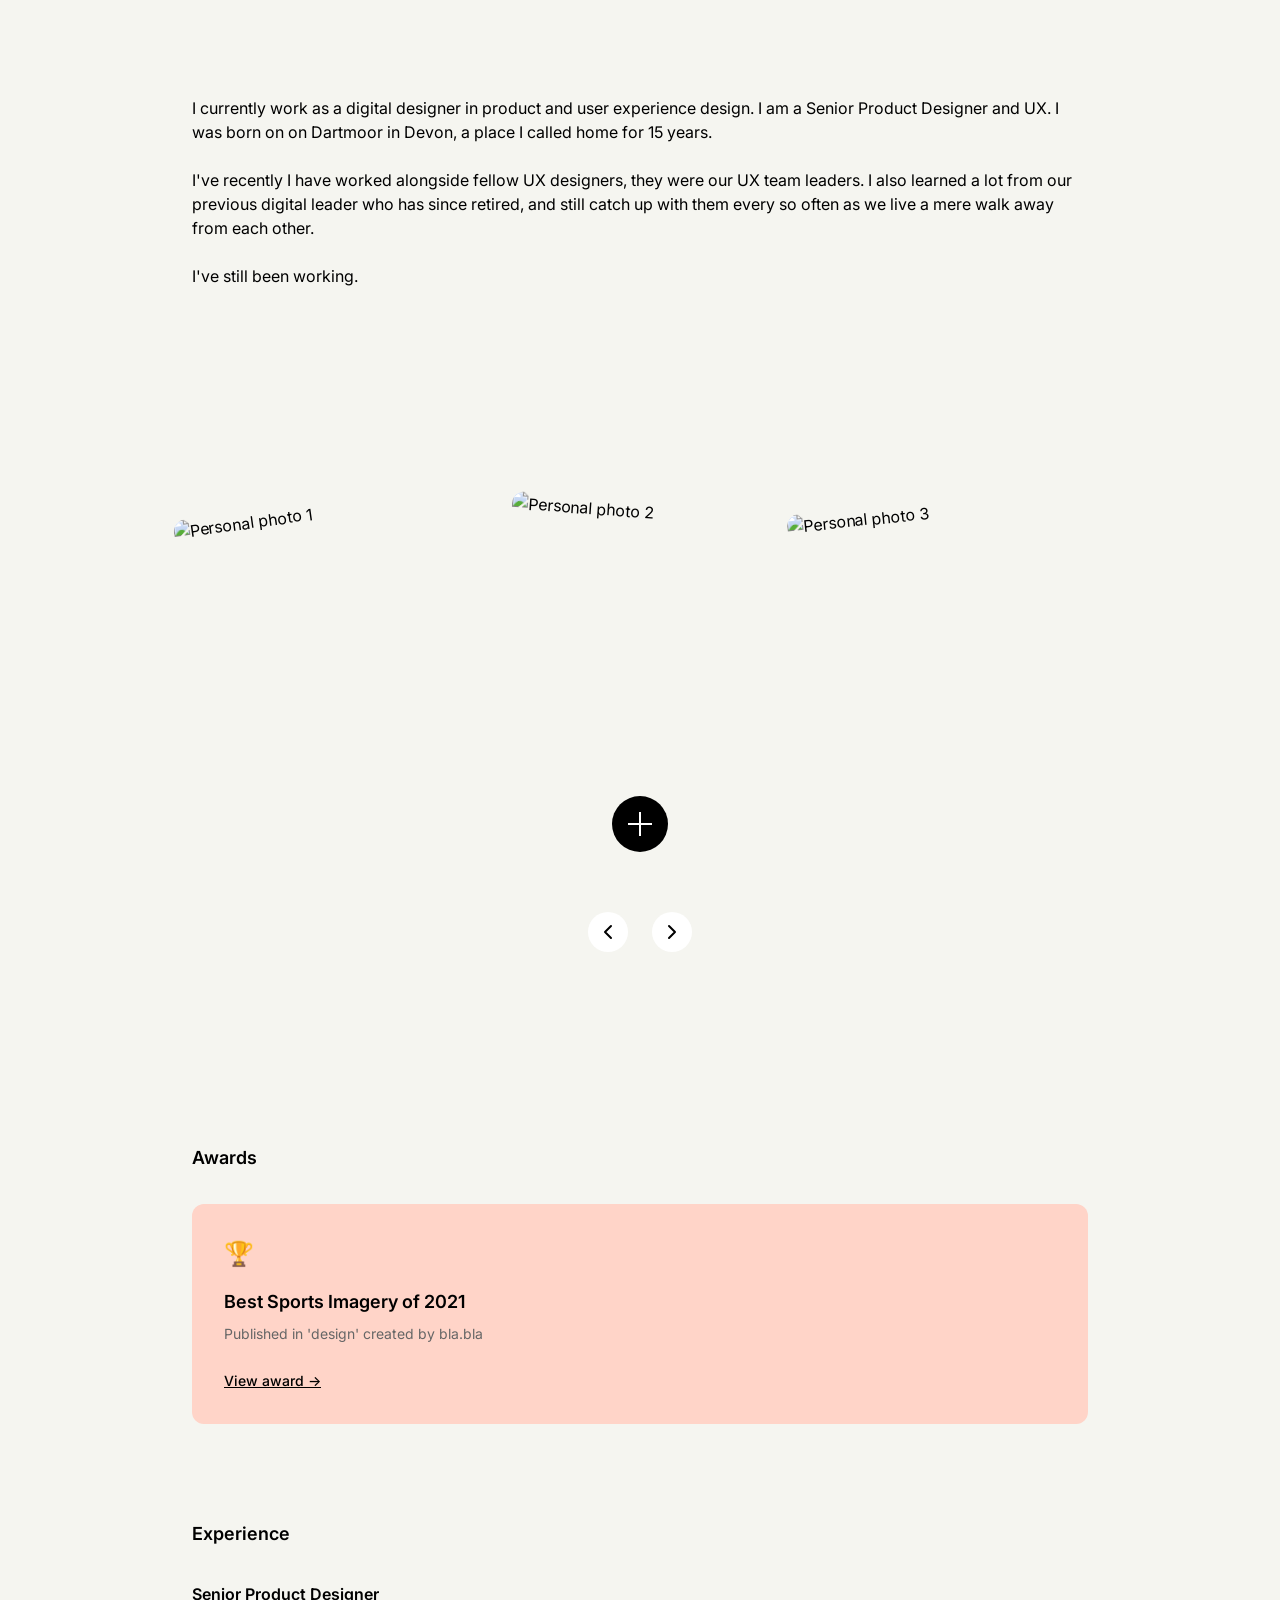
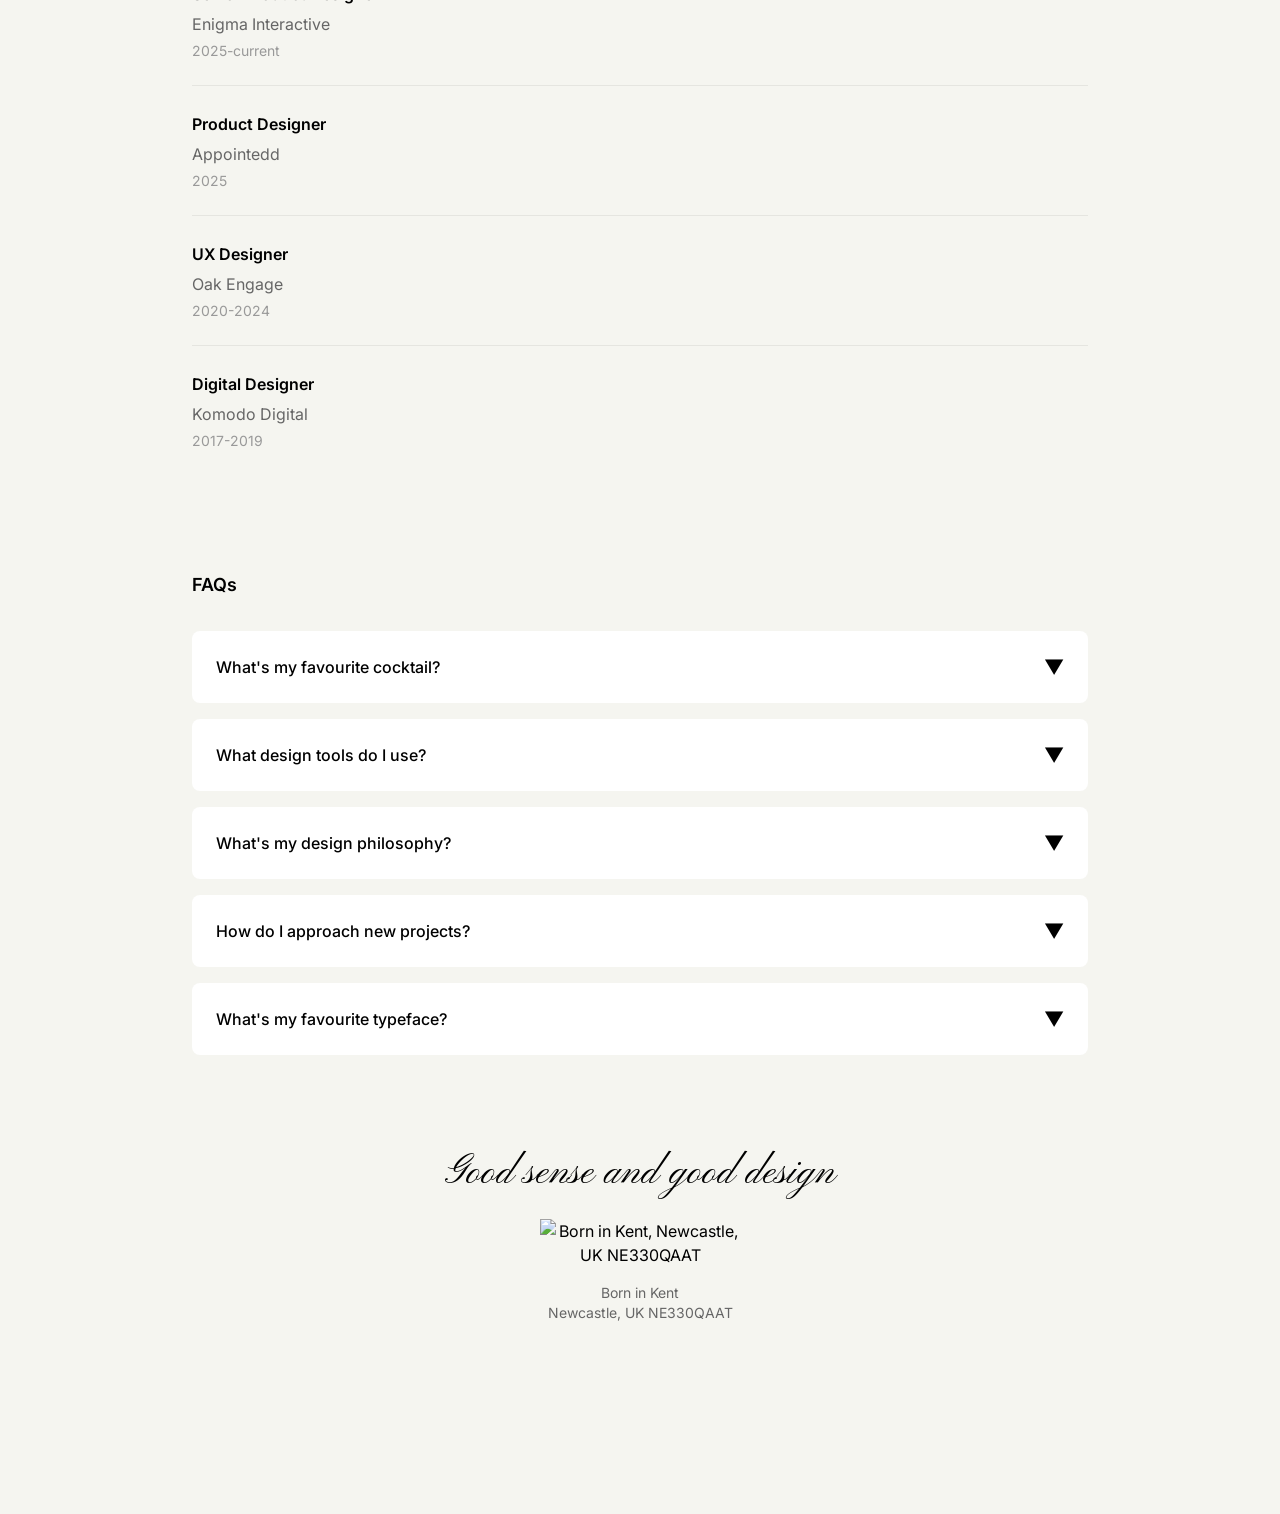
==== about/index.html @ b4ec28a9 "Initial portfolio setup with homepage, work, and about pages - Created responsive three-page portfol" ====
<!DOCTYPE html>
<html lang="en">
<head>
    <meta charset="UTF-8">
    <meta name="viewport" content="width=device-width, initial-scale=1.0">
    <title>About - Your Name</title>
    <link rel="preconnect" href="https://fonts.googleapis.com">
    <link rel="preconnect" href="https://fonts.gstatic.com" crossorigin>
    <link href="https://fonts.googleapis.com/css2?family=Inter:wght@400;500;600&family=Pinyon+Script&display=swap" rel="stylesheet">
    <link rel="stylesheet" href="/css/style.css">
</head>
<body>
    <main class="about-page">
        <div class="container">
            <!-- Intro Text -->
            <section class="intro-section">
                <p class="intro-text" id="introText">
                    I currently work as a digital designer in product and user experience design. I am a Senior Product Designer and UX. I was born on on Dartmoor in Devon, a place I called home for 15 years.
                </p>
                <p class="intro-text">
                    I've recently I have worked alongside fellow UX designers, they were our UX team leaders. I also learned a lot from our previous digital leader who has since retired, and still catch up with them every so often as we live a mere walk away from each other.
                </p>
                <p class="intro-text">
                    I've still been working.
                </p>
            </section>

            <!-- Tilted Image Carousel -->
            <section class="image-carousel-section">
                <div class="carousel-container">
                    <div class="tilted-images" id="tiltedImages">
                        <div class="tilted-image" data-index="0">
                            <img src="/images/carousel/image-1.jpg" alt="Personal photo 1" loading="lazy">
                        </div>
                        <div class="tilted-image" data-index="1">
                            <img src="/images/carousel/image-2.jpg" alt="Personal photo 2" loading="lazy">
                        </div>
                        <div class="tilted-image" data-index="2">
                            <img src="/images/carousel/image-3.jpg" alt="Personal photo 3" loading="lazy">
                        </div>
                    </div>
                    <div class="carousel-controls">
                        <button class="carousel-prev" id="carouselPrev" aria-label="Previous images">
                            <svg width="24" height="24" viewBox="0 0 24 24" fill="none">
                                <path d="M15 18L9 12L15 6" stroke="currentColor" stroke-width="2" stroke-linecap="round" stroke-linejoin="round"/>
                            </svg>
                        </button>
                        <button class="carousel-next" id="carouselNext" aria-label="Next images">
                            <svg width="24" height="24" viewBox="0 0 24 24" fill="none">
                                <path d="M9 18L15 12L9 6" stroke="currentColor" stroke-width="2" stroke-linecap="round" stroke-linejoin="round"/>
                            </svg>
                        </button>
                    </div>
                </div>
            </section>

            <!-- Awards -->
            <section class="awards-section">
                <h2 class="section-title">Awards</h2>
                <div class="award-box">
                    <span class="award-icon">🏆</span>
                    <p class="award-title">Best Sports Imagery of 2021</p>
                    <p class="award-subtitle">Published in 'design' created by bla.bla</p>
                    <a href="#" class="award-link">View award →</a>
                </div>
            </section>

            <!-- Experience -->
            <section class="experience-section">
                <h2 class="section-title">Experience</h2>
                <div class="experience-list" id="experienceList">
                    <!-- Loaded from JSON -->
                </div>
            </section>

            <!-- FAQs -->
            <section class="faqs-section">
                <h2 class="section-title">FAQs</h2>
                <div class="faqs-list" id="faqsList">
                    <!-- Loaded from JSON -->
                </div>
            </section>

            <footer class="page-footer">
                <p class="script-text">Good sense and good design</p>
                <div class="footer-image">
                    <img src="/images/footer-image.jpg" alt="Born in Kent, Newcastle, UK NE330QAAT" loading="lazy">
                    <p class="footer-caption">Born in Kent<br>Newcastle, UK NE330QAAT</p>
                </div>
            </footer>
        </div>
    </main>

    <!-- Bottom Navigation -->
    <nav class="bottom-nav" id="bottomNav">
        <button class="nav-toggle" id="navToggle" aria-label="Toggle navigation">
            <span class="plus-icon"></span>
        </button>
        <ul class="nav-links" id="navLinks">
            <li><a href="/work">Work</a></li>
            <li><a href="/about">About</a></li>
        </ul>
    </nav>

    <script src="/js/navbar.js"></script>
    <script src="/js/image-carousel.js"></script>
    <script src="/js/about.js"></script>
</body>
</html>
---- css/style.css ----
/* ================================
   CSS Reset & Base Styles
   ================================ */

* {
    margin: 0;
    padding: 0;
    box-sizing: border-box;
}

html {
    font-size: 16px;
    -webkit-font-smoothing: antialiased;
    -moz-osx-font-smoothing: grayscale;
}

body {
    font-family: 'Inter', -apple-system, BlinkMacSystemFont, 'Segoe UI', Roboto, sans-serif;
    font-size: 16px;
    line-height: 1.5;
    color: #000000;
    background-color: #F5F5F0;
    overflow-x: hidden;
}

img {
    max-width: 100%;
    height: auto;
    display: block;
}

a {
    color: inherit;
    text-decoration: none;
}

button {
    border: none;
    background: none;
    cursor: pointer;
    font-family: inherit;
}

/* ================================
   Design System Variables
   ================================ */

:root {
    /* Colors */
    --color-bg: #F5F5F0;
    --color-text: #000000;
    --color-accent: #FFD4C8;
    --color-white: #FFFFFF;

    /* Grid System */
    --grid-columns: 12;
    --grid-column-width: 80px;
    --grid-gutter: 16px;
    --grid-max-width: 944px; /* 12 * 80px + 11 * 16px */

    /* Typography */
    --font-body: 'Inter', sans-serif;
    --font-script: 'Pinyon Script', cursive;

    --font-size-body: 16px;
    --line-height-body: 24px;

    --font-size-heading: 18px;
    --line-height-heading: 28px;

    --font-size-case-study-sm: 28px;
    --font-size-case-study-lg: 32px;

    --font-size-script: 40px;
    --line-height-script: 44px;

    /* Spacing */
    --spacing-xs: 8px;
    --spacing-sm: 16px;
    --spacing-md: 24px;
    --spacing-lg: 32px;
    --spacing-xl: 48px;
    --spacing-2xl: 64px;
    --spacing-3xl: 96px;

    /* Transitions */
    --transition-standard: 0.3s cubic-bezier(0.4, 0, 0.2, 1);
    --transition-elastic: 0.6s cubic-bezier(0.68, -0.55, 0.265, 1.55);
}

/* ================================
   Grid System & Layout
   ================================ */

.container {
    max-width: var(--grid-max-width);
    margin: 0 auto;
    padding: 0 var(--spacing-md);
}

/* ================================
   Typography
   ================================ */

h1, h2, h3, h4, h5, h6 {
    font-weight: 600;
    line-height: var(--line-height-heading);
}

.page-title {
    font-size: var(--font-size-case-study-lg);
    margin-bottom: var(--spacing-2xl);
}

.section-title {
    font-size: var(--font-size-heading);
    font-weight: 600;
    margin-bottom: var(--spacing-lg);
}

.script-text {
    font-family: var(--font-script);
    font-size: var(--font-size-script);
    line-height: var(--line-height-script);
    text-align: center;
    margin-bottom: var(--spacing-md);
}

/* ================================
   Bottom Navigation
   ================================ */

.bottom-nav {
    position: fixed;
    bottom: var(--spacing-xl);
    left: 50%;
    transform: translateX(-50%);
    z-index: 1000;
}

.nav-toggle {
    width: 56px;
    height: 56px;
    border-radius: 50%;
    background-color: var(--color-text);
    display: flex;
    align-items: center;
    justify-content: center;
    transition: transform var(--transition-standard);
}

.nav-toggle:hover {
    transform: scale(1.05);
}

.plus-icon {
    position: relative;
    width: 24px;
    height: 24px;
    transition: transform var(--transition-standard);
}

.plus-icon::before,
.plus-icon::after {
    content: '';
    position: absolute;
    background-color: var(--color-white);
    transition: transform var(--transition-standard);
}

.plus-icon::before {
    width: 24px;
    height: 2px;
    top: 50%;
    left: 0;
    transform: translateY(-50%);
}

.plus-icon::after {
    width: 2px;
    height: 24px;
    left: 50%;
    top: 0;
    transform: translateX(-50%);
}

.bottom-nav.is-open .plus-icon {
    transform: rotate(45deg);
}

.nav-links {
    position: absolute;
    bottom: 70px;
    left: 50%;
    transform: translateX(-50%);
    list-style: none;
    opacity: 0;
    visibility: hidden;
    transition: opacity var(--transition-standard),
                visibility var(--transition-standard),
                transform var(--transition-standard);
    display: flex;
    flex-direction: column;
    gap: var(--spacing-sm);
    align-items: center;
}

.bottom-nav.is-open .nav-links {
    opacity: 1;
    visibility: visible;
}

.nav-links li {
    opacity: 0;
    transform: translateY(10px);
    transition: opacity var(--transition-standard),
                transform var(--transition-standard);
}

.bottom-nav.is-open .nav-links li {
    opacity: 1;
    transform: translateY(0);
}

.bottom-nav.is-open .nav-links li:nth-child(1) {
    transition-delay: 0.05s;
}

.bottom-nav.is-open .nav-links li:nth-child(2) {
    transition-delay: 0.1s;
}

.bottom-nav.is-open .nav-links li:nth-child(3) {
    transition-delay: 0.15s;
}

.nav-links a {
    font-size: var(--font-size-heading);
    font-weight: 500;
    padding: var(--spacing-xs) var(--spacing-md);
    border-radius: 24px;
    background-color: var(--color-white);
    display: block;
    white-space: nowrap;
    transition: background-color var(--transition-standard);
}

.nav-links a:hover {
    background-color: var(--color-accent);
}

/* ================================
   Homepage Styles
   ================================ */

.homepage {
    min-height: 100vh;
}

/* Video Section */
.video-section {
    width: 100%;
    display: flex;
    align-items: center;
    justify-content: center;
    min-height: 100vh;
    padding: var(--spacing-md);
}

.video-container {
    width: 176px;
    aspect-ratio: 16 / 9;
    border-radius: 16px;
    overflow: hidden;
    transition: width var(--transition-elastic),
                height var(--transition-elastic);
}

.video-container.is-expanded {
    width: 100%;
    max-width: var(--grid-max-width);
}

.video-container video {
    width: 100%;
    height: 100%;
    object-fit: cover;
    display: block;
}

/* Content Wrapper */
.content-wrapper {
    opacity: 0;
    visibility: hidden;
    transition: opacity 0.6s ease,
                visibility 0.6s ease;
    padding: var(--spacing-3xl) 0;
}

.content-wrapper.is-visible {
    opacity: 1;
    visibility: visible;
}

/* Work Preview Section */
.work-preview {
    max-width: var(--grid-max-width);
    margin: 0 auto var(--spacing-3xl);
    padding: 0 var(--spacing-md);
}

.projects-grid {
    display: grid;
    gap: var(--spacing-2xl);
}

/* Project Card */
.project-card {
    display: block;
    transition: transform var(--transition-standard);
}

.project-card:hover {
    transform: translateY(-4px);
}

.project-image {
    width: 100%;
    aspect-ratio: 16 / 10;
    border-radius: 12px;
    overflow: hidden;
    margin-bottom: var(--spacing-md);
    background-color: #E5E5E0;
}

.project-image img {
    width: 100%;
    height: 100%;
    object-fit: cover;
    transition: transform var(--transition-standard);
}

.project-card:hover .project-image img {
    transform: scale(1.02);
}

.project-title {
    font-size: var(--font-size-case-study-sm);
    font-weight: 600;
    margin-bottom: var(--spacing-xs);
}

.project-description {
    font-size: var(--font-size-body);
    line-height: var(--line-height-body);
    color: #666;
}

/* Writing Section */
.writing-section {
    max-width: var(--grid-max-width);
    margin: 0 auto var(--spacing-3xl);
    padding: 0 var(--spacing-md);
}

.writing-grid {
    display: grid;
    gap: var(--spacing-md);
}

.writing-card {
    display: flex;
    gap: var(--spacing-md);
    padding: var(--spacing-md);
    border-radius: 8px;
    background-color: var(--color-white);
    transition: background-color var(--transition-standard);
}

.writing-card:hover {
    background-color: var(--color-accent);
}

.writing-thumbnail {
    width: 80px;
    height: 80px;
    border-radius: 8px;
    background-color: #90EE90;
    flex-shrink: 0;
    overflow: hidden;
}

.writing-thumbnail img {
    width: 100%;
    height: 100%;
    object-fit: cover;
}

.writing-content {
    flex: 1;
}

.writing-title {
    font-size: var(--font-size-body);
    font-weight: 600;
    margin-bottom: var(--spacing-xs);
}

.writing-meta {
    font-size: 14px;
    color: #666;
}

/* Homepage Footer */
.homepage-footer,
.page-footer {
    max-width: var(--grid-max-width);
    margin: var(--spacing-3xl) auto 0;
    padding: 0 var(--spacing-md) var(--spacing-3xl);
}

.footer-image {
    text-align: center;
}

.footer-image img {
    margin: 0 auto var(--spacing-sm);
    max-width: 200px;
}

.footer-caption {
    font-size: 14px;
    line-height: 1.4;
    color: #666;
}

/* ================================
   Work Page Styles
   ================================ */

.work-page {
    padding: var(--spacing-3xl) 0;
    min-height: 100vh;
}

.projects-list {
    display: grid;
    gap: var(--spacing-3xl);
    margin-bottom: var(--spacing-3xl);
}

/* ================================
   About Page Styles
   ================================ */

.about-page {
    padding: var(--spacing-3xl) 0;
    min-height: 100vh;
}

/* Intro Section */
.intro-section {
    margin-bottom: var(--spacing-3xl);
}

.intro-text {
    font-size: var(--font-size-body);
    line-height: var(--line-height-body);
    margin-bottom: var(--spacing-md);
}

/* Tilted Image Carousel */
.image-carousel-section {
    margin-bottom: var(--spacing-3xl);
}

.carousel-container {
    position: relative;
    padding: var(--spacing-3xl) 0;
}

.tilted-images {
    display: flex;
    justify-content: center;
    align-items: center;
    gap: var(--spacing-md);
    min-height: 400px;
    perspective: 1000px;
}

.tilted-image {
    width: 280px;
    height: 360px;
    border-radius: 12px;
    overflow: hidden;
    transition: transform var(--transition-elastic),
                z-index var(--transition-standard);
    position: relative;
    cursor: pointer;
}

.tilted-image img {
    width: 100%;
    height: 100%;
    object-fit: cover;
}

/* Default rotations */
.tilted-image[data-index="0"] {
    transform: rotate(-8deg);
    z-index: 1;
}

.tilted-image[data-index="1"] {
    transform: rotate(4deg);
    z-index: 2;
}

.tilted-image[data-index="2"] {
    transform: rotate(-6deg);
    z-index: 1;
}

/* Hover state - straighten hovered image and push others away */
.tilted-image[data-index="0"]:hover {
    transform: rotate(0deg) scale(1.05);
    z-index: 10;
}

.tilted-image[data-index="0"]:hover ~ .tilted-image[data-index="1"] {
    transform: rotate(4deg) translateX(20px);
}

.tilted-image[data-index="0"]:hover ~ .tilted-image[data-index="2"] {
    transform: rotate(-6deg) translateX(40px);
}

.tilted-image[data-index="1"]:hover {
    transform: rotate(0deg) scale(1.05);
    z-index: 10;
}

.tilted-images:has(.tilted-image[data-index="1"]:hover) .tilted-image[data-index="0"] {
    transform: rotate(-8deg) translateX(-20px);
}

.tilted-images:has(.tilted-image[data-index="1"]:hover) .tilted-image[data-index="2"] {
    transform: rotate(-6deg) translateX(20px);
}

.tilted-image[data-index="2"]:hover {
    transform: rotate(0deg) scale(1.05);
    z-index: 10;
}

.tilted-images:has(.tilted-image[data-index="2"]:hover) .tilted-image[data-index="0"] {
    transform: rotate(-8deg) translateX(-40px);
}

.tilted-images:has(.tilted-image[data-index="2"]:hover) .tilted-image[data-index="1"] {
    transform: rotate(4deg) translateX(-20px);
}

/* Carousel Controls */
.carousel-controls {
    display: flex;
    justify-content: center;
    gap: var(--spacing-md);
    margin-top: var(--spacing-lg);
}

.carousel-prev,
.carousel-next {
    width: 40px;
    height: 40px;
    border-radius: 50%;
    background-color: var(--color-white);
    display: flex;
    align-items: center;
    justify-content: center;
    transition: background-color var(--transition-standard);
}

.carousel-prev:hover,
.carousel-next:hover {
    background-color: var(--color-accent);
}

/* Awards Section */
.awards-section {
    margin-bottom: var(--spacing-3xl);
}

.award-box {
    background-color: var(--color-accent);
    padding: var(--spacing-lg);
    border-radius: 12px;
    position: relative;
}

.award-icon {
    font-size: 24px;
    margin-bottom: var(--spacing-sm);
    display: block;
}

.award-title {
    font-size: var(--font-size-heading);
    font-weight: 600;
    margin-bottom: var(--spacing-xs);
}

.award-subtitle {
    font-size: 14px;
    color: #666;
    margin-bottom: var(--spacing-md);
}

.award-link {
    font-size: 14px;
    font-weight: 500;
    color: var(--color-text);
    text-decoration: underline;
}

/* Experience Section */
.experience-section {
    margin-bottom: var(--spacing-3xl);
}

.experience-list {
    display: grid;
    gap: var(--spacing-md);
}

.experience-item {
    padding-bottom: var(--spacing-md);
    border-bottom: 1px solid #E5E5E0;
}

.experience-item:last-child {
    border-bottom: none;
}

.experience-title {
    font-size: var(--font-size-body);
    font-weight: 600;
    margin-bottom: 4px;
}

.experience-company {
    font-size: var(--font-size-body);
    color: #666;
    margin-bottom: 4px;
}

.experience-date {
    font-size: 14px;
    color: #999;
}

/* FAQs Section */
.faqs-section {
    margin-bottom: var(--spacing-3xl);
}

.faqs-list {
    display: grid;
    gap: var(--spacing-sm);
}

.faq-item {
    background-color: var(--color-white);
    border-radius: 8px;
    overflow: hidden;
}

.faq-question {
    width: 100%;
    text-align: left;
    padding: var(--spacing-md);
    font-size: var(--font-size-body);
    font-weight: 500;
    display: flex;
    justify-content: space-between;
    align-items: center;
    cursor: pointer;
    transition: background-color var(--transition-standard);
}

.faq-question:hover {
    background-color: #FAFAF8;
}

.faq-icon {
    font-size: 20px;
    transition: transform var(--transition-standard);
}

.faq-item.is-open .faq-icon {
    transform: rotate(180deg);
}

.faq-answer {
    max-height: 0;
    overflow: hidden;
    transition: max-height var(--transition-standard);
}

.faq-item.is-open .faq-answer {
    max-height: 500px;
}

.faq-answer-content {
    padding: 0 var(--spacing-md) var(--spacing-md);
    font-size: var(--font-size-body);
    line-height: var(--line-height-body);
    color: #666;
}

/* ================================
   Responsive Design
   ================================ */

@media (max-width: 768px) {
    :root {
        --spacing-xl: 32px;
        --spacing-2xl: 48px;
        --spacing-3xl: 64px;
    }

    .container {
        padding: 0 var(--spacing-sm);
    }

    .tilted-images {
        flex-direction: column;
        gap: var(--spacing-sm);
        min-height: auto;
    }

    .tilted-image {
        width: 100%;
        max-width: 320px;
    }

    .tilted-image[data-index="0"],
    .tilted-image[data-index="1"],
    .tilted-image[data-index="2"] {
        transform: rotate(0deg);
    }

    .project-title {
        font-size: 24px;
    }

    .page-title {
        font-size: 28px;
    }
}

@media (max-width: 480px) {
    .video-container {
        width: 140px;
    }

    .script-text {
        font-size: 32px;
        line-height: 36px;
    }

    .writing-card {
        flex-direction: column;
    }

    .writing-thumbnail {
        width: 100%;
        height: 120px;
    }
}
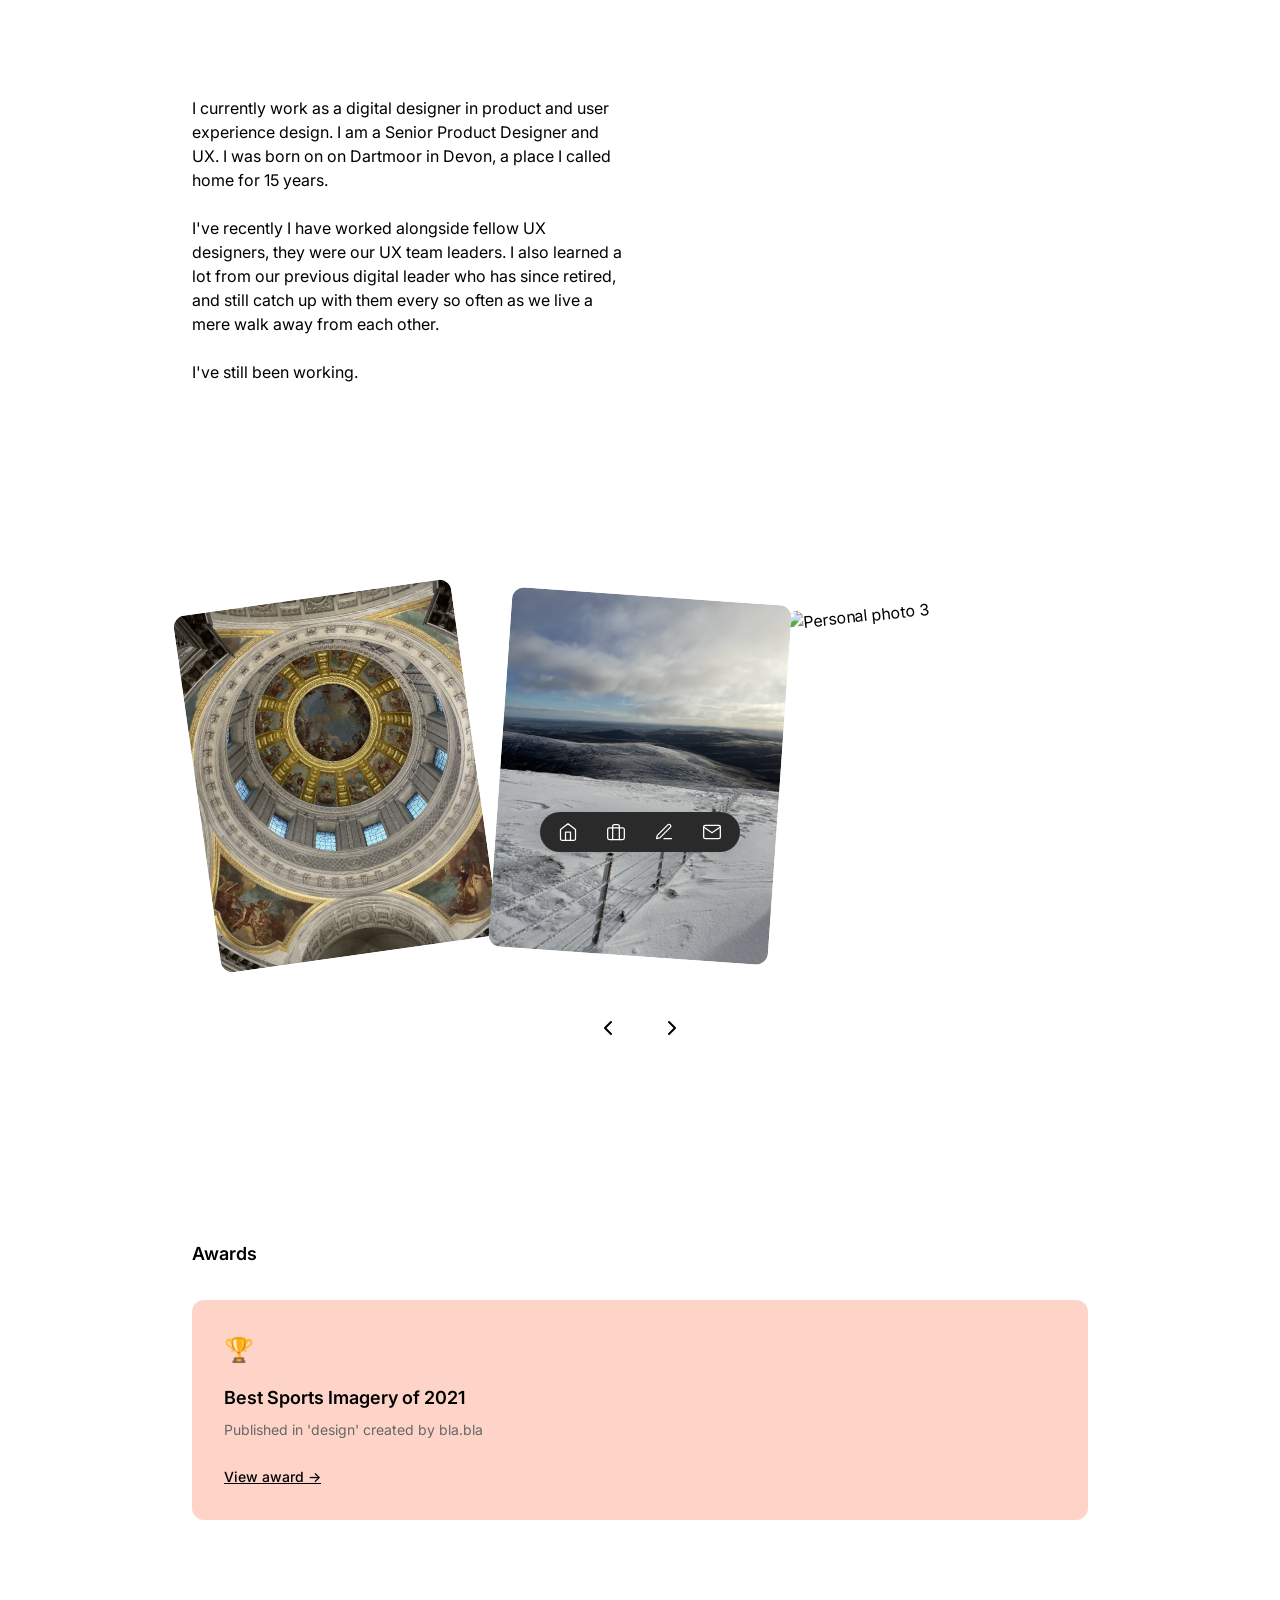
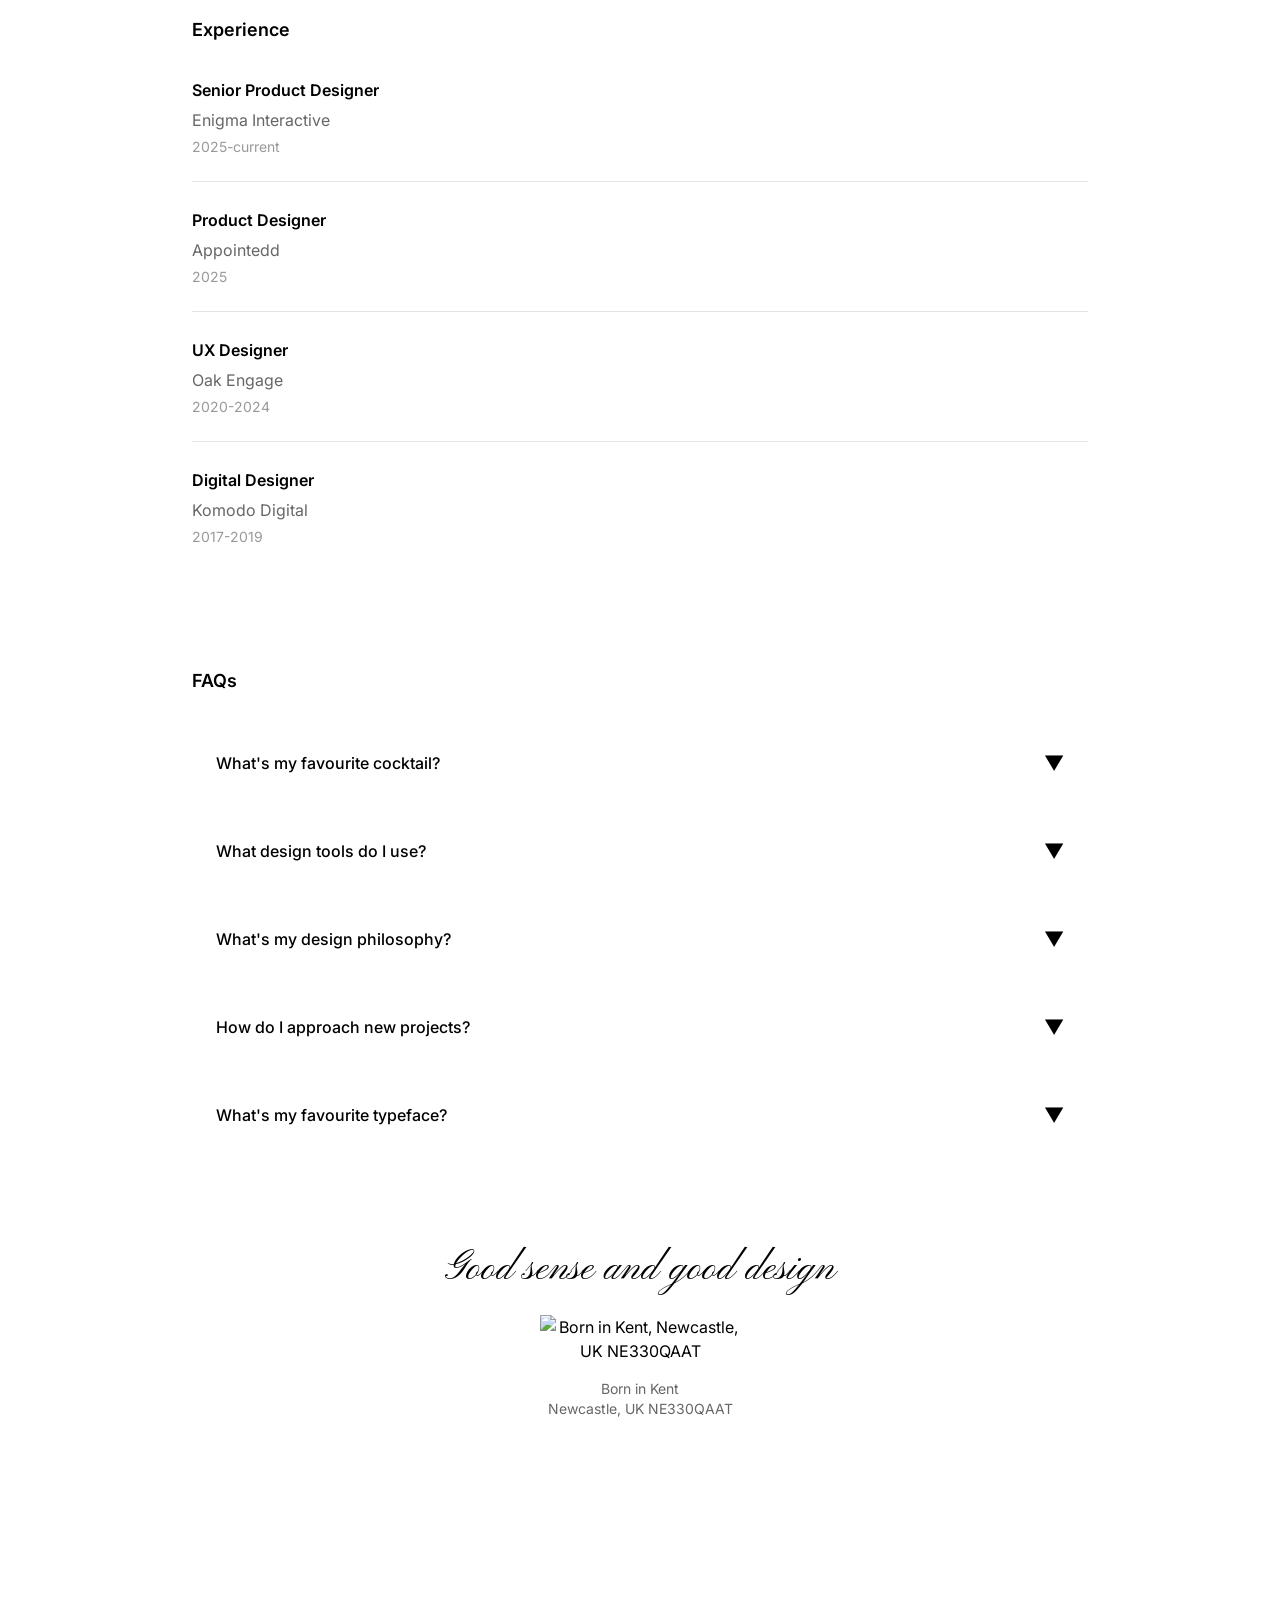
==== commit 992f00fa: "Redesign navbar: horizontal pill with 4 icons (Home, Work, Thoughts, Contact)" ====
--- a/about/index.html
+++ b/about/index.html
@@ -7,7 +7,7 @@
     <link rel="preconnect" href="https://fonts.googleapis.com">
     <link rel="preconnect" href="https://fonts.gstatic.com" crossorigin>
     <link href="https://fonts.googleapis.com/css2?family=Inter:wght@400;500;600&family=Pinyon+Script&display=swap" rel="stylesheet">
-    <link rel="stylesheet" href="/css/style.css">
+    <link rel="stylesheet" href="../css/style.css">
 </head>
 <body>
     <main class="about-page">
@@ -30,13 +30,13 @@
                 <div class="carousel-container">
                     <div class="tilted-images" id="tiltedImages">
                         <div class="tilted-image" data-index="0">
-                            <img src="/images/carousel/image-1.jpg" alt="Personal photo 1" loading="lazy">
+                            <img src="../images/carousel/image-1.jpg" alt="Personal photo 1" loading="lazy">
                         </div>
                         <div class="tilted-image" data-index="1">
-                            <img src="/images/carousel/image-2.jpg" alt="Personal photo 2" loading="lazy">
+                            <img src="../images/carousel/image-2.jpg" alt="Personal photo 2" loading="lazy">
                         </div>
                         <div class="tilted-image" data-index="2">
-                            <img src="/images/carousel/image-3.jpg" alt="Personal photo 3" loading="lazy">
+                            <img src="../images/carousel/image-3.jpg" alt="Personal photo 3" loading="lazy">
                         </div>
                     </div>
                     <div class="carousel-controls">
@@ -84,7 +84,7 @@
             <footer class="page-footer">
                 <p class="script-text">Good sense and good design</p>
                 <div class="footer-image">
-                    <img src="/images/footer-image.jpg" alt="Born in Kent, Newcastle, UK NE330QAAT" loading="lazy">
+                    <img src="../images/footer-image.jpg" alt="Born in Kent, Newcastle, UK NE330QAAT" loading="lazy">
                     <p class="footer-caption">Born in Kent<br>Newcastle, UK NE330QAAT</p>
                 </div>
             </footer>
@@ -92,18 +92,44 @@
     </main>
 
     <!-- Bottom Navigation -->
-    <nav class="bottom-nav" id="bottomNav">
-        <button class="nav-toggle" id="navToggle" aria-label="Toggle navigation">
-            <span class="plus-icon"></span>
-        </button>
-        <ul class="nav-links" id="navLinks">
-            <li><a href="/work">Work</a></li>
-            <li><a href="/about">About</a></li>
+    <nav class="bottom-nav">
+        <ul class="nav-links">
+            <li>
+                <a href="../" aria-label="Home">
+                    <svg viewBox="0 0 24 24" fill="none">
+                        <path d="M3 9L12 2L21 9V20C21 20.5304 20.7893 21.0391 20.4142 21.4142C20.0391 21.7893 19.5304 22 19 22H5C4.46957 22 3.96086 21.7893 3.58579 21.4142C3.21071 21.0391 3 20.5304 3 20V9Z" stroke="currentColor" stroke-width="1.5" stroke-linecap="round" stroke-linejoin="round"/>
+                        <path d="M9 22V12H15V22" stroke="currentColor" stroke-width="1.5" stroke-linecap="round" stroke-linejoin="round"/>
+                    </svg>
+                </a>
+            </li>
+            <li>
+                <a href="../work/" aria-label="Work">
+                    <svg viewBox="0 0 24 24" fill="none">
+                        <path d="M20 7H4C2.89543 7 2 7.89543 2 9V19C2 20.1046 2.89543 21 4 21H20C21.1046 21 22 20.1046 22 19V9C22 7.89543 21.1046 7 20 7Z" stroke="currentColor" stroke-width="1.5" stroke-linecap="round" stroke-linejoin="round"/>
+                        <path d="M16 21V5C16 4.46957 15.7893 3.96086 15.4142 3.58579C15.0391 3.21071 14.5304 3 14 3H10C9.46957 3 8.96086 3.21071 8.58579 3.58579C8.21071 3.96086 8 4.46957 8 5V21" stroke="currentColor" stroke-width="1.5" stroke-linecap="round" stroke-linejoin="round"/>
+                    </svg>
+                </a>
+            </li>
+            <li>
+                <a href="../#thoughts" aria-label="Thoughts">
+                    <svg viewBox="0 0 24 24" fill="none">
+                        <path d="M12 20H21" stroke="currentColor" stroke-width="1.5" stroke-linecap="round" stroke-linejoin="round"/>
+                        <path d="M16.5 3.50001C16.8978 3.10219 17.4374 2.87869 18 2.87869C18.2786 2.87869 18.5544 2.93356 18.8118 3.04019C19.0692 3.14681 19.303 3.30302 19.5 3.50001C19.697 3.697 19.8532 3.93085 19.9598 4.18822C20.0665 4.44559 20.1213 4.72144 20.1213 5.00001C20.1213 5.27858 20.0665 5.55444 19.9598 5.81181C19.8532 6.06918 19.697 6.30303 19.5 6.50001L7 19L3 20L4 16L16.5 3.50001Z" stroke="currentColor" stroke-width="1.5" stroke-linecap="round" stroke-linejoin="round"/>
+                    </svg>
+                </a>
+            </li>
+            <li>
+                <a href="../about/" class="active" aria-label="Contact">
+                    <svg viewBox="0 0 24 24" fill="none">
+                        <path d="M4 4H20C21.1 4 22 4.9 22 6V18C22 19.1 21.1 20 20 20H4C2.9 20 2 19.1 2 18V6C2 4.9 2.9 4 4 4Z" stroke="currentColor" stroke-width="1.5" stroke-linecap="round" stroke-linejoin="round"/>
+                        <path d="M22 6L12 13L2 6" stroke="currentColor" stroke-width="1.5" stroke-linecap="round" stroke-linejoin="round"/>
+                    </svg>
+                </a>
+            </li>
         </ul>
     </nav>
 
-    <script src="/js/navbar.js"></script>
-    <script src="/js/image-carousel.js"></script>
-    <script src="/js/about.js"></script>
+    <script src="../js/image-carousel.js"></script>
+    <script src="../js/about.js"></script>
 </body>
 </html>
--- a/css/style.css
+++ b/css/style.css
@@ -19,7 +19,7 @@
     font-size: 16px;
     line-height: 1.5;
     color: #000000;
-    background-color: #F5F5F0;
+    background-color: #FFFFFF;
     overflow-x: hidden;
 }
 
@@ -47,7 +47,7 @@
 
 :root {
     /* Colors */
-    --color-bg: #F5F5F0;
+    --color-bg: #FFFFFF;
     --color-text: #000000;
     --color-accent: #FFD4C8;
     --color-white: #FFFFFF;
@@ -57,6 +57,7 @@
     --grid-column-width: 80px;
     --grid-gutter: 16px;
     --grid-max-width: 944px; /* 12 * 80px + 11 * 16px */
+    --text-max-width: 432px;
 
     /* Typography */
     --font-body: 'Inter', sans-serif;
@@ -85,7 +86,7 @@
 
     /* Transitions */
     --transition-standard: 0.3s cubic-bezier(0.4, 0, 0.2, 1);
-    --transition-elastic: 0.6s cubic-bezier(0.68, -0.55, 0.265, 1.55);
+    --transition-elastic: 0.35s cubic-bezier(0.68, -0.55, 0.265, 1.55);
 }
 
 /* ================================
@@ -110,6 +111,7 @@
 .page-title {
     font-size: var(--font-size-case-study-lg);
     margin-bottom: var(--spacing-2xl);
+    max-width: var(--text-max-width);
 }
 
 .section-title {
@@ -136,117 +138,54 @@
     left: 50%;
     transform: translateX(-50%);
     z-index: 1000;
-}
-
-.nav-toggle {
-    width: 56px;
-    height: 56px;
-    border-radius: 50%;
-    background-color: var(--color-text);
+    background-color: #2A2A2A;
+    border-radius: 100px;
+    height: 40px;
+    padding: 0 16px;
+    display: flex;
+    align-items: center;
+    gap: 24px;
+    box-shadow: 0 4px 24px rgba(0, 0, 0, 0.15);
+}
+
+.nav-links {
+    list-style: none;
+    display: flex;
+    align-items: center;
+    gap: 24px;
+    margin: 0;
+    padding: 0;
+}
+
+.nav-links li {
+    display: flex;
+    align-items: center;
+}
+
+.nav-links a {
     display: flex;
     align-items: center;
     justify-content: center;
-    transition: transform var(--transition-standard);
-}
-
-.nav-toggle:hover {
-    transform: scale(1.05);
-}
-
-.plus-icon {
-    position: relative;
     width: 24px;
     height: 24px;
-    transition: transform var(--transition-standard);
-}
-
-.plus-icon::before,
-.plus-icon::after {
-    content: '';
-    position: absolute;
-    background-color: var(--color-white);
-    transition: transform var(--transition-standard);
-}
-
-.plus-icon::before {
-    width: 24px;
-    height: 2px;
-    top: 50%;
-    left: 0;
-    transform: translateY(-50%);
-}
-
-.plus-icon::after {
-    width: 2px;
-    height: 24px;
-    left: 50%;
-    top: 0;
-    transform: translateX(-50%);
-}
-
-.bottom-nav.is-open .plus-icon {
-    transform: rotate(45deg);
-}
-
-.nav-links {
-    position: absolute;
-    bottom: 70px;
-    left: 50%;
-    transform: translateX(-50%);
-    list-style: none;
-    opacity: 0;
-    visibility: hidden;
-    transition: opacity var(--transition-standard),
-                visibility var(--transition-standard),
-                transform var(--transition-standard);
-    display: flex;
-    flex-direction: column;
-    gap: var(--spacing-sm);
-    align-items: center;
-}
-
-.bottom-nav.is-open .nav-links {
+    color: #FFFFFF;
+    transition: opacity var(--transition-standard);
+}
+
+.nav-links a:hover {
+    opacity: 0.6;
+}
+
+.nav-links a.active {
     opacity: 1;
-    visibility: visible;
-}
-
-.nav-links li {
-    opacity: 0;
-    transform: translateY(10px);
-    transition: opacity var(--transition-standard),
-                transform var(--transition-standard);
-}
-
-.bottom-nav.is-open .nav-links li {
-    opacity: 1;
-    transform: translateY(0);
-}
-
-.bottom-nav.is-open .nav-links li:nth-child(1) {
-    transition-delay: 0.05s;
-}
-
-.bottom-nav.is-open .nav-links li:nth-child(2) {
-    transition-delay: 0.1s;
-}
-
-.bottom-nav.is-open .nav-links li:nth-child(3) {
-    transition-delay: 0.15s;
-}
-
-.nav-links a {
-    font-size: var(--font-size-heading);
-    font-weight: 500;
-    padding: var(--spacing-xs) var(--spacing-md);
-    border-radius: 24px;
-    background-color: var(--color-white);
-    display: block;
-    white-space: nowrap;
-    transition: background-color var(--transition-standard);
-}
-
-.nav-links a:hover {
-    background-color: var(--color-accent);
+}
+
+.nav-links a svg {
+    width: 20px;
+    height: 20px;
+    stroke: currentColor;
+    stroke-width: 1.5;
+    fill: none;
 }
 
 /* ================================
@@ -348,12 +287,21 @@
     font-size: var(--font-size-case-study-sm);
     font-weight: 600;
     margin-bottom: var(--spacing-xs);
+    max-width: var(--text-max-width);
 }
 
 .project-description {
     font-size: var(--font-size-body);
     line-height: var(--line-height-body);
     color: #666;
+    max-width: var(--text-max-width);
+}
+
+.project-meta {
+    font-size: 14px;
+    color: #999;
+    margin-top: var(--spacing-xs);
+    max-width: var(--text-max-width);
 }
 
 /* Writing Section */
@@ -404,11 +352,13 @@
     font-size: var(--font-size-body);
     font-weight: 600;
     margin-bottom: var(--spacing-xs);
+    max-width: var(--text-max-width);
 }
 
 .writing-meta {
     font-size: 14px;
     color: #666;
+    max-width: var(--text-max-width);
 }
 
 /* Homepage Footer */
@@ -432,6 +382,8 @@
     font-size: 14px;
     line-height: 1.4;
     color: #666;
+    max-width: var(--text-max-width);
+    margin: 0 auto;
 }
 
 /* ================================
@@ -467,6 +419,7 @@
     font-size: var(--font-size-body);
     line-height: var(--line-height-body);
     margin-bottom: var(--spacing-md);
+    max-width: var(--text-max-width);
 }
 
 /* Tilted Image Carousel */
@@ -608,12 +561,14 @@
     font-size: var(--font-size-heading);
     font-weight: 600;
     margin-bottom: var(--spacing-xs);
+    max-width: var(--text-max-width);
 }
 
 .award-subtitle {
     font-size: 14px;
     color: #666;
     margin-bottom: var(--spacing-md);
+    max-width: var(--text-max-width);
 }
 
 .award-link {
@@ -646,17 +601,20 @@
     font-size: var(--font-size-body);
     font-weight: 600;
     margin-bottom: 4px;
+    max-width: var(--text-max-width);
 }
 
 .experience-company {
     font-size: var(--font-size-body);
     color: #666;
     margin-bottom: 4px;
+    max-width: var(--text-max-width);
 }
 
 .experience-date {
     font-size: 14px;
     color: #999;
+    max-width: var(--text-max-width);
 }
 
 /* FAQs Section */
@@ -716,6 +674,7 @@
     font-size: var(--font-size-body);
     line-height: var(--line-height-body);
     color: #666;
+    max-width: var(--text-max-width);
 }
 
 /* ================================
